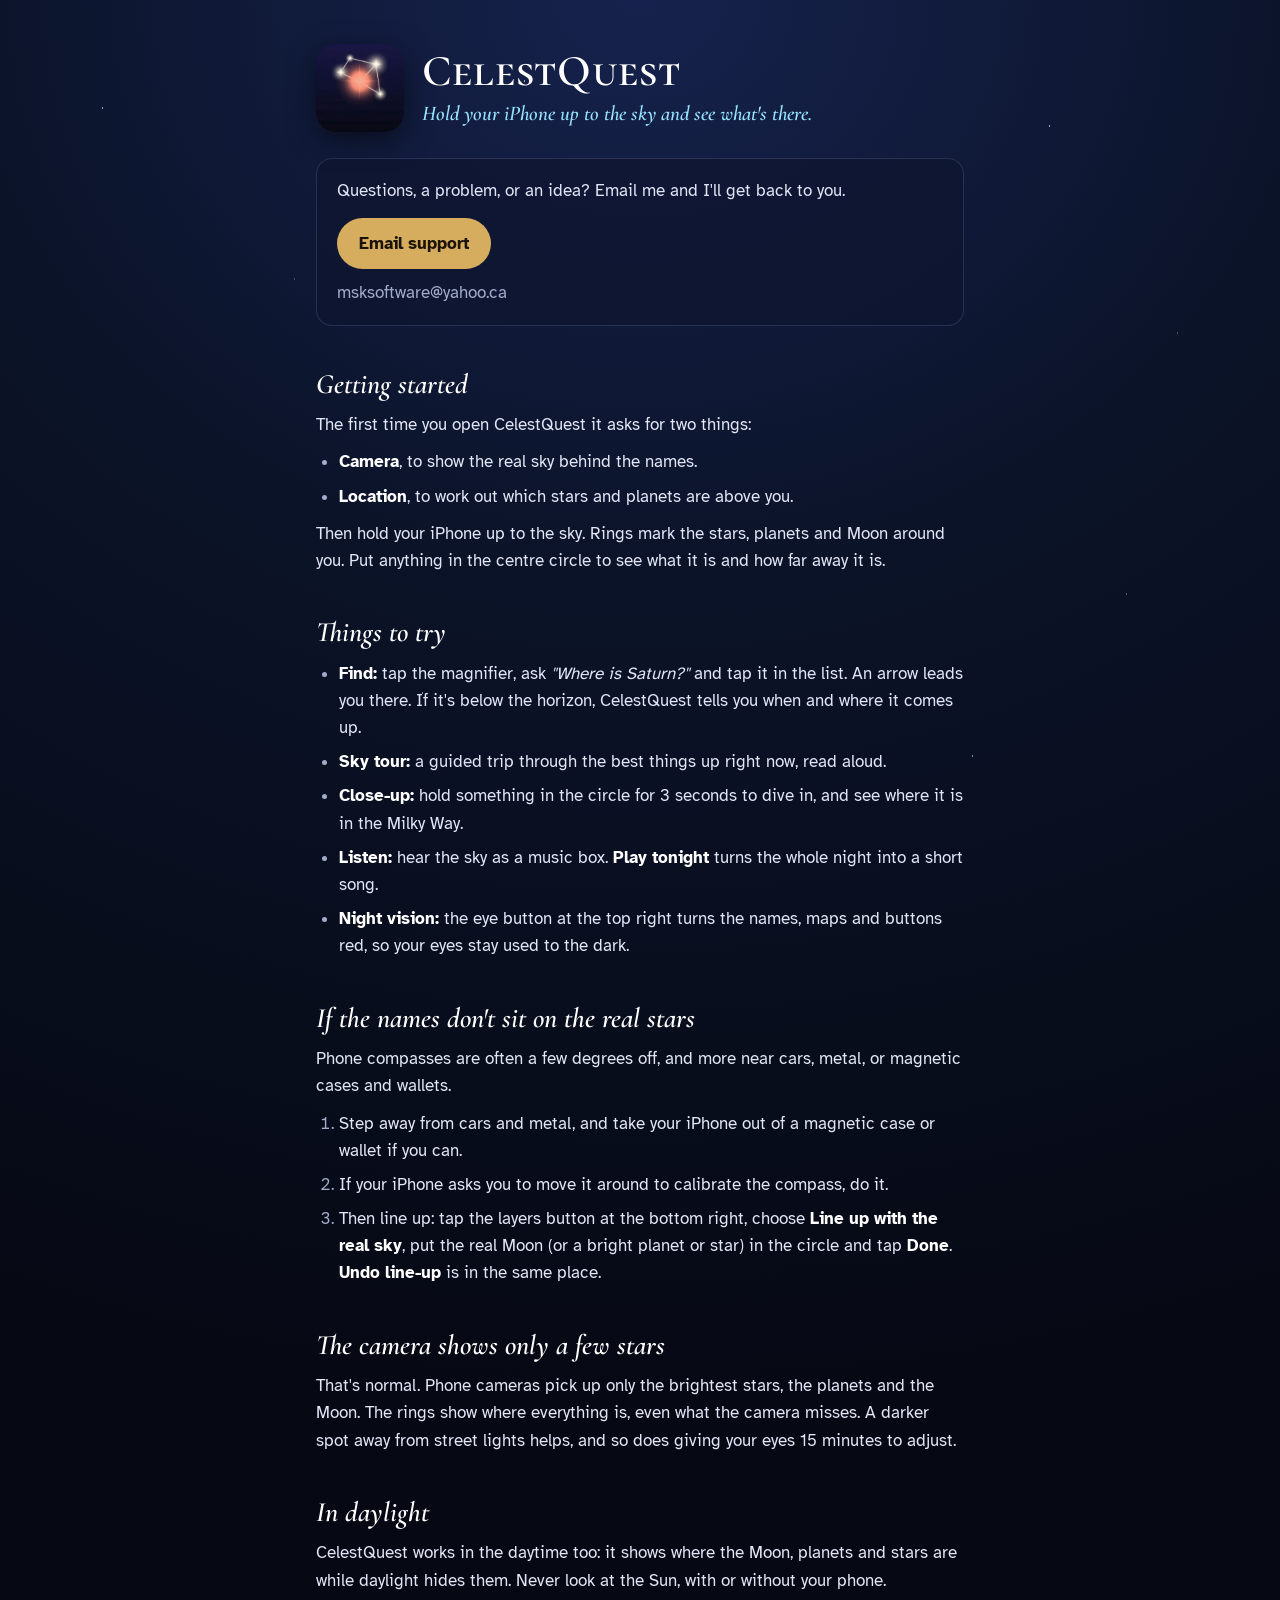
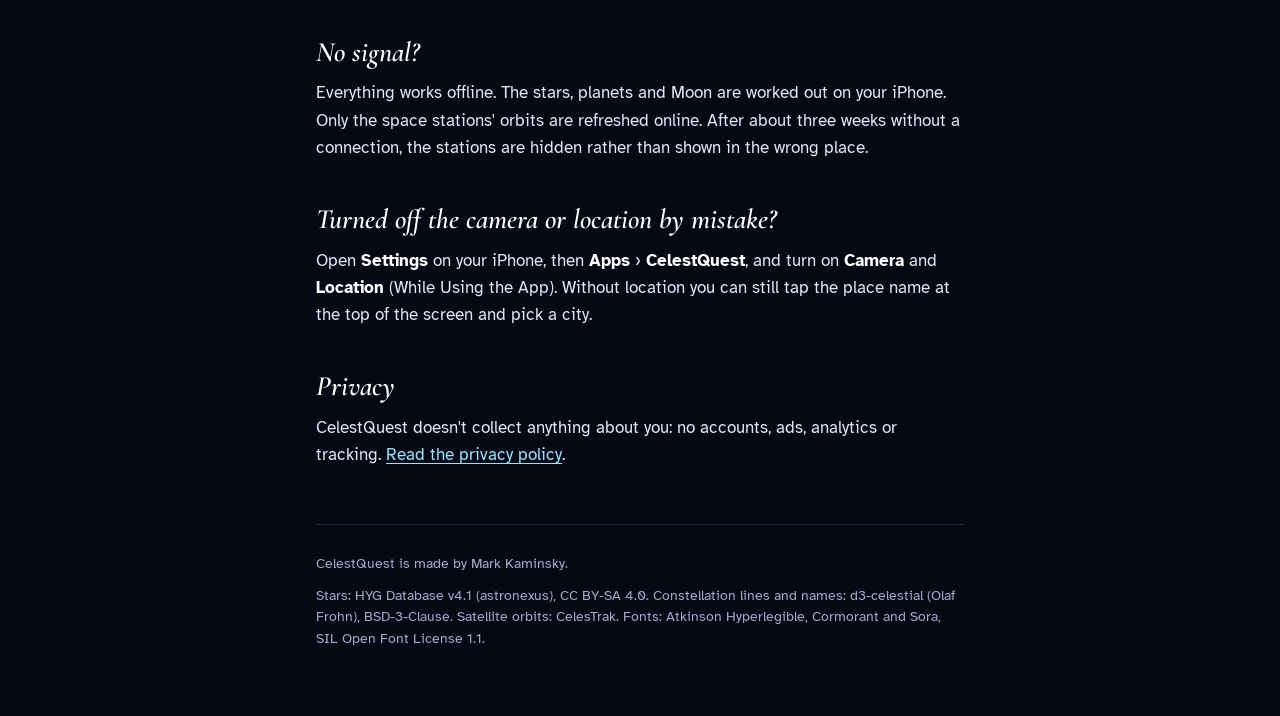
==== celestquest/index.html @ c1be5a2b "Add files via upload" ====
<!doctype html>
<html lang="en">
<head>
<meta charset="utf-8">
<meta name="viewport" content="width=device-width, initial-scale=1, viewport-fit=cover">
<title>CelestQuest Support</title>
<meta name="description" content="Help with CelestQuest, the iPhone app that names the stars, planets and constellations you point it at.">
<meta name="theme-color" content="#060914">
<link rel="icon" href="/celestquest/assets/favicon-64.png" sizes="64x64" type="image/png">
<link rel="apple-touch-icon" href="/celestquest/assets/apple-touch-icon.png">
<link rel="stylesheet" href="/celestquest/assets/site.css">
</head>
<body>
<main>
  <header class="app">
    <img src="/celestquest/assets/celestquest-icon.png" alt="CelestQuest app icon" width="88" height="88">
    <div>
      <h1>CelestQuest</h1>
      <p class="tag">Hold your iPhone up to the sky and see what's there.</p>
    </div>
  </header>

  <div class="card">
    <p>Questions, a problem, or an idea? Email me and I'll get back to you.</p>
    <p><a class="button" href="mailto:msksoftware@yahoo.ca?subject=CelestQuest">Email support</a></p>
    <p class="muted">msksoftware@yahoo.ca</p>
  </div>

  <h2>Getting started</h2>
  <p>The first time you open CelestQuest it asks for two things:</p>
  <ul>
    <li><strong>Camera</strong>, to show the real sky behind the names.</li>
    <li><strong>Location</strong>, to work out which stars and planets are above you.</li>
  </ul>
  <p>Then hold your iPhone up to the sky. Rings mark the stars, planets and Moon around you. Put anything in the centre circle to see what it is and how far away it is.</p>

  <h2>Things to try</h2>
  <ul>
    <li><strong>Find:</strong> tap the magnifier, ask <em>"Where is Saturn?"</em> and tap it in the list. An arrow leads you there. If it's below the horizon, CelestQuest tells you when and where it comes up.</li>
    <li><strong>Sky tour:</strong> a guided trip through the best things up right now, read aloud.</li>
    <li><strong>Close-up:</strong> hold something in the circle for 3 seconds to dive in, and see where it is in the Milky Way.</li>
    <li><strong>Listen:</strong> hear the sky as a music box. <span class="ui">Play tonight</span> turns the whole night into a short song.</li>
    <li><strong>Night vision:</strong> the eye button at the top right turns the names, maps and buttons red, so your eyes stay used to the dark.</li>
  </ul>

  <h2>If the names don't sit on the real stars</h2>
  <p>Phone compasses are often a few degrees off, and more near cars, metal, or magnetic cases and wallets.</p>
  <ol>
    <li>Step away from cars and metal, and take your iPhone out of a magnetic case or wallet if you can.</li>
    <li>If your iPhone asks you to move it around to calibrate the compass, do it.</li>
    <li>Then line up: tap the layers button at the bottom right, choose <span class="ui">Line up with the real sky</span>, put the real Moon (or a bright planet or star) in the circle and tap <span class="ui">Done</span>. <span class="ui">Undo line-up</span> is in the same place.</li>
  </ol>

  <h2>The camera shows only a few stars</h2>
  <p>That's normal. Phone cameras pick up only the brightest stars, the planets and the Moon. The rings show where everything is, even what the camera misses. A darker spot away from street lights helps, and so does giving your eyes 15 minutes to adjust.</p>

  <h2>In daylight</h2>
  <p>CelestQuest works in the daytime too: it shows where the Moon, planets and stars are while daylight hides them. Never look at the Sun, with or without your phone.</p>

  <h2>No signal?</h2>
  <p>Everything works offline. The stars, planets and Moon are worked out on your iPhone. Only the space stations' orbits are refreshed online. After about three weeks without a connection, the stations are hidden rather than shown in the wrong place.</p>

  <h2>Turned off the camera or location by mistake?</h2>
  <p>Open <span class="ui">Settings</span> on your iPhone, then <span class="ui">Apps</span> &rsaquo; <span class="ui">CelestQuest</span>, and turn on <span class="ui">Camera</span> and <span class="ui">Location</span> (While Using the App). Without location you can still tap the place name at the top of the screen and pick a city.</p>

  <h2>Privacy</h2>
  <p>CelestQuest doesn't collect anything about you: no accounts, ads, analytics or tracking. <a href="/celestquest/privacy/">Read the privacy policy</a>.</p>

  <footer>
    <p>CelestQuest is made by Mark Kaminsky.</p>
    <p>Stars: HYG Database v4.1 (astronexus), CC BY-SA 4.0. Constellation lines and names: d3-celestial (Olaf Frohn), BSD-3-Clause. Satellite orbits: CelesTrak. Fonts: Atkinson Hyperlegible, Cormorant and Sora, SIL Open Font License 1.1.</p>
  </footer>
</main>
</body>
</html>
---- celestquest/assets/site.css ----
/* msksoftware.help/celestquest: CelestQuest support and privacy pages */
@font-face { font-family: 'Cormorant SC'; font-style: normal; font-weight: 600; font-display: swap; src: url(/celestquest/assets/cormorant-sc-latin-600-normal.woff2) format('woff2'); }
@font-face { font-family: 'Cormorant Garamond'; font-style: italic; font-weight: 600; font-display: swap; src: url(/celestquest/assets/cormorant-garamond-latin-600-italic.woff2) format('woff2'); }
@font-face { font-family: 'Atkinson Hyperlegible'; font-style: normal; font-weight: 400; font-display: swap; src: url(/celestquest/assets/atkinson-hyperlegible-latin-400-normal.woff2) format('woff2'); }
@font-face { font-family: 'Atkinson Hyperlegible'; font-style: normal; font-weight: 700; font-display: swap; src: url(/celestquest/assets/atkinson-hyperlegible-latin-700-normal.woff2) format('woff2'); }

:root {
  --night: #060914; --dome: #0b1328; --ink: #e1e5f5; --muted: #a3abcb; --brass: #d6ac5e; --brass-ink: #1b1406;
  --hud: #96e2ff; --hair: rgba(160, 176, 232, 0.18); --panel: rgba(14, 21, 48, 0.72);
  color-scheme: dark;
}
*, *::before, *::after { box-sizing: border-box; }
html { background: var(--night); -webkit-text-size-adjust: 100%; }
body {
  margin: 0; min-height: 100vh; color: var(--ink);
  font: 17px/1.6 'Atkinson Hyperlegible', system-ui, -apple-system, 'Segoe UI', Roboto, sans-serif;
  background: radial-gradient(130% 60% at 50% 0%, #16224d 0%, var(--dome) 42%, var(--night) 100%) no-repeat, var(--night);
}
body::before {   /* a light sprinkle of stars */
  content: ''; position: fixed; inset: 0; pointer-events: none; opacity: 0.6;
  background-image:
    radial-gradient(1.2px 1.2px at 8% 12%, #fff 50%, transparent 52%), radial-gradient(1px 1px at 23% 31%, #cfe0ff 50%, transparent 52%),
    radial-gradient(1.4px 1.4px at 41% 9%, #fff 50%, transparent 52%), radial-gradient(1px 1px at 63% 22%, #ffe9c4 50%, transparent 52%),
    radial-gradient(1.3px 1.3px at 82% 14%, #fff 50%, transparent 52%), radial-gradient(1px 1px at 92% 37%, #cfe0ff 50%, transparent 52%),
    radial-gradient(1px 1px at 14% 58%, #fff 50%, transparent 52%), radial-gradient(1.2px 1.2px at 33% 77%, #ffe9c4 50%, transparent 52%),
    radial-gradient(1px 1px at 57% 63%, #fff 50%, transparent 52%), radial-gradient(1.3px 1.3px at 76% 84%, #cfe0ff 50%, transparent 52%),
    radial-gradient(1px 1px at 88% 66%, #fff 50%, transparent 52%), radial-gradient(1px 1px at 5% 90%, #fff 50%, transparent 52%);
}
main { position: relative; max-width: 680px; margin: 0 auto; padding: 44px 16px 56px; }
a { color: var(--hud); text-underline-offset: 3px; }
a:hover { color: #c9f1ff; }
.crumb { font-size: 15px; margin: 0 0 28px; }
.crumb a { text-decoration: none; }

header.app { display: flex; gap: 18px; align-items: center; margin-bottom: 26px; }
header.app img { width: 88px; height: 88px; flex: none; border-radius: 20px; box-shadow: 0 8px 28px rgba(0, 0, 0, 0.5); }
h1 { margin: 0; font: 600 44px/1.05 'Cormorant SC', Georgia, 'Times New Roman', serif; letter-spacing: 0.02em; color: #fff; }
.tag { margin: 6px 0 0; font: italic 600 21px/1.3 'Cormorant Garamond', Georgia, serif; color: var(--hud); }
h2 { margin: 42px 0 8px; font: italic 600 28px/1.2 'Cormorant Garamond', Georgia, serif; color: #fff; }
h3 { margin: 22px 0 4px; font-size: 17px; font-weight: 700; color: #fff; }
p { margin: 10px 0; }
ul, ol { margin: 10px 0; padding-left: 1.35em; }
li { margin: 7px 0; }
li::marker { color: var(--muted); }
strong, .ui { color: #fff; font-weight: 700; }
.muted { color: var(--muted); }
.card { margin: 18px 0; padding: 18px 20px; background: var(--panel); border: 1px solid var(--hair); border-radius: 16px; }
.card p:first-child { margin-top: 0; }
.card p:last-child { margin-bottom: 0; }
.button { display: inline-block; margin-top: 4px; padding: 12px 22px; border-radius: 999px; background: var(--brass); color: var(--brass-ink);
  font-weight: 700; text-decoration: none; }
.button:hover { background: #e6bf74; color: var(--brass-ink); }
.apps { list-style: none; padding: 0; }
.apps li { display: flex; gap: 16px; align-items: center; margin: 0; }
.apps img { width: 64px; height: 64px; border-radius: 15px; flex: none; }
.apps .name { font: 600 28px/1.1 'Cormorant SC', Georgia, serif; color: #fff; }
footer { margin-top: 56px; padding-top: 18px; border-top: 1px solid var(--hair); font-size: 14px; line-height: 1.55; color: var(--muted); }
footer a { color: var(--muted); }
@media (max-width: 420px) {
  main { padding-top: 32px; }
  h1 { font-size: 38px; }
  header.app img { width: 72px; height: 72px; border-radius: 17px; }
  h2 { font-size: 26px; }
}
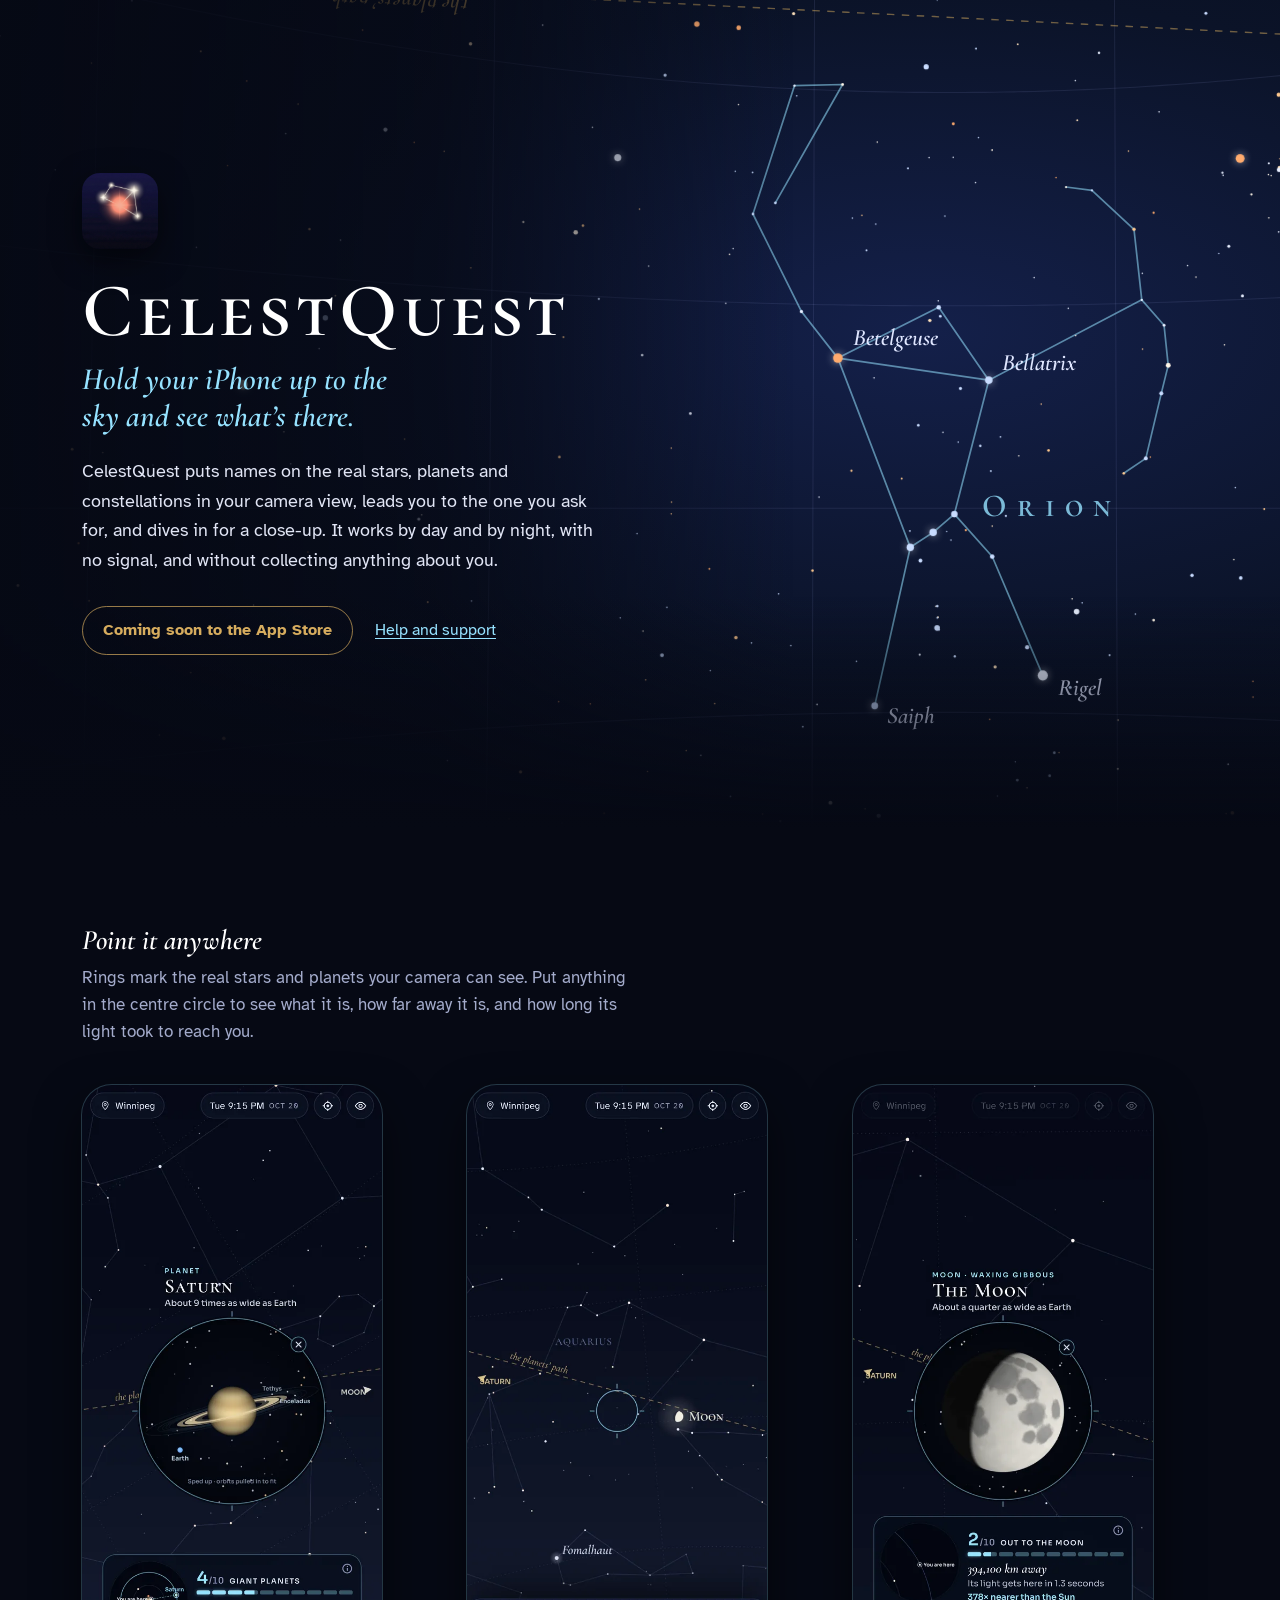
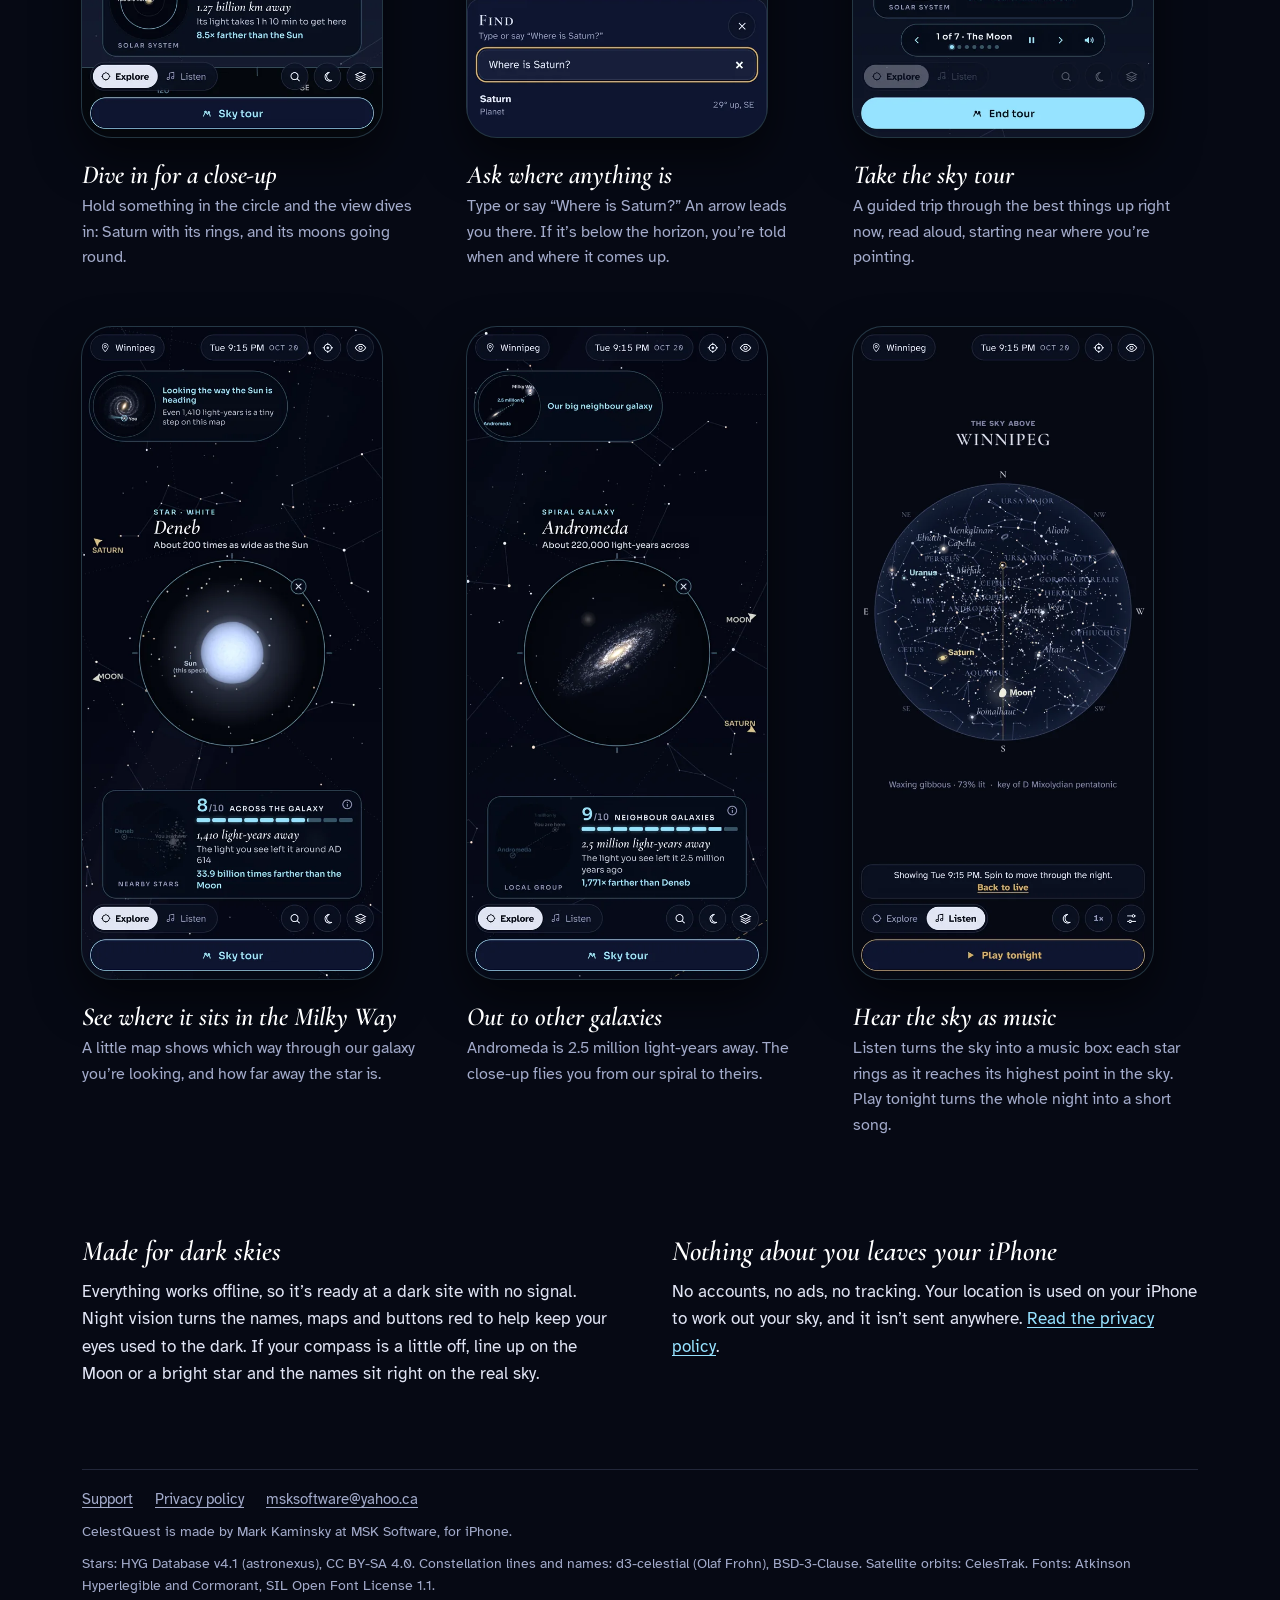
==== commit dfddd7df: "Add files via upload" ====
--- a/celestquest/index.html
+++ b/celestquest/index.html
@@ -3,73 +3,92 @@
 <head>
 <meta charset="utf-8">
 <meta name="viewport" content="width=device-width, initial-scale=1, viewport-fit=cover">
-<title>CelestQuest Support</title>
-<meta name="description" content="Help with CelestQuest, the iPhone app that names the stars, planets and constellations you point it at.">
+<title>CelestQuest: the sky, named</title>
+<meta name="description" content="Hold your iPhone up to the sky and CelestQuest names the stars, planets and constellations you see, leads you to the one you ask for, and dives in for a close-up.">
 <meta name="theme-color" content="#060914">
+<meta property="og:title" content="CelestQuest">
+<meta property="og:description" content="Hold your iPhone up to the sky and see what’s there.">
+<meta property="og:image" content="https://msksoftware.info/celestquest/assets/og.png">
+<meta property="og:url" content="https://msksoftware.info/celestquest/">
+<meta name="twitter:card" content="summary_large_image">
 <link rel="icon" href="/celestquest/assets/favicon-64.png" sizes="64x64" type="image/png">
 <link rel="apple-touch-icon" href="/celestquest/assets/apple-touch-icon.png">
+<link rel="preload" href="/celestquest/assets/cormorant-sc-latin-600-normal.woff2" as="font" type="font/woff2" crossorigin>
+<link rel="preload" href="/celestquest/assets/cormorant-garamond-latin-600-italic.woff2" as="font" type="font/woff2" crossorigin>
 <link rel="stylesheet" href="/celestquest/assets/site.css">
+<link rel="stylesheet" href="/celestquest/assets/promo.css">
 </head>
-<body>
+<body class="promo">
+<header class="hero">
+  <svg class="chart" viewBox="0 0 1200 820" preserveAspectRatio="xMidYMid slice" role="img" aria-label="Orion, drawn the way CelestQuest letters the sky"><g class="grid"><path d="M1048.0 856.2 L1047.8 813.8 L1047.7 772.4 L1047.5 731.7 L1047.4 691.7 L1047.2 652.3 L1047.1 613.4 L1046.9 574.8 L1046.8 536.5 L1046.6 498.3 L1046.5 460.2 L1046.4 422.1 L1046.2 383.8 L1046.1 345.4 L1045.9 306.6 L1045.8 267.5 L1045.6 227.8 L1045.5 187.5 L1045.3 146.5 L1045.2 104.6 L1045.0 61.7 L1044.8 17.7 L1044.7 -27.6"/><path d="M761.0 854.9 L761.2 812.7 L761.3 771.4 L761.4 730.9 L761.5 691.1 L761.7 651.8 L761.8 613.0 L761.9 574.5 L762.0 536.3 L762.1 498.3 L762.2 460.3 L762.4 422.3 L762.5 384.2 L762.6 345.9 L762.7 307.3 L762.8 268.2 L763.0 228.7 L763.1 188.6 L763.2 147.7 L763.3 105.9 L763.5 63.2 L763.6 19.4 L763.8 -25.8"/><path d="M455.5 834.7 L455.9 790.4 L456.4 747.1 L456.8 704.5 L457.3 662.5 L457.7 620.9 L458.1 579.8 L458.6 539.0 L459.0 498.3 L459.4 457.7 L459.8 417.1 L460.2 376.3 L460.7 335.4 L461.1 294.1 L461.5 252.4 L462.0 210.2 L462.4 167.3 L462.9 123.6 L463.4 79.1 L463.8 33.5 L464.3 -13.4"/><path d="M76.6 837.3 L77.6 787.0 L78.6 737.5 L79.5 688.7 L80.5 640.5 L81.4 592.8 L82.3 545.4 L83.2 498.3 L84.2 451.2 L85.1 404.2 L86.0 357.0 L86.9 309.6 L87.9 261.8 L88.8 213.6 L89.8 164.7 L90.7 115.1 L91.7 64.6 L92.7 13.1 L93.8 -39.6"/><path d="M1248.0 699.9 L1237.5 699.3 L1227.1 698.8 L1216.7 698.3 L1206.4 697.7 L1196.2 697.2 L1186.0 696.7 L1175.8 696.3 L1165.7 695.8 L1155.6 695.4 L1145.6 695.0 L1135.6 694.6 L1125.7 694.2 L1115.8 693.8 L1105.9 693.5 L1096.1 693.2 L1086.3 692.8 L1076.5 692.5 L1066.8 692.3 L1057.1 692.0 L1047.4 691.7 L1037.7 691.5 L1028.1 691.3 L1018.5 691.1 L1008.9 690.9 L999.3 690.7 L989.7 690.5 L980.2 690.4 L970.7 690.3 L961.1 690.1 L951.6 690.0 L942.1 690.0 L932.6 689.9 L923.2 689.8 L913.7 689.8 L904.2 689.7 L894.7 689.7 L885.3 689.7 L875.8 689.7 L866.3 689.8 L856.8 689.8 L847.4 689.9 L837.9 690.0 L828.4 690.0 L818.9 690.1 L809.3 690.3 L799.8 690.4 L790.3 690.5 L780.7 690.7 L771.1 690.9 L761.5 691.1 L751.9 691.3 L742.3 691.5 L732.6 691.7 L722.9 692.0 L713.2 692.3 L703.5 692.5 L693.7 692.8 L683.9 693.2 L674.1 693.5 L664.2 693.8 L654.3 694.2 L644.4 694.6 L634.4 695.0 L624.4 695.4 L614.3 695.8 L604.2 696.3 L594.0 696.7 L583.8 697.2 L573.6 697.7 L563.3 698.3 L552.9 698.8 L542.5 699.3 L532.0 699.9 L521.5 700.5 L510.9 701.1 L500.2 701.8 L489.5 702.4 L478.7 703.1 L467.8 703.8 L456.8 704.5 L445.8 705.2 L434.7 706.0 L423.5 706.7 L412.2 707.5 L400.9 708.4 L389.4 709.2 L377.8 710.1 L366.2 710.9 L354.5 711.9 L342.6 712.8 L330.7 713.8 L318.6 714.7 L306.4 715.8 L294.2 716.8 L281.7 717.9 L269.2 718.9 L256.6 720.1 L243.8 721.2 L230.9 722.4 L217.8 723.6 L204.6 724.8 L191.2 726.1 L177.7 727.4 L164.1 728.7 L150.3 730.1 L136.3 731.5 L122.1 733.0 L107.8 734.4 L93.3 735.9 L78.6 737.5 L63.7 739.1 L48.6 740.7 L33.3 742.4 L17.7 744.1 L2.0 745.8 L-14.0 747.6 L-30.2 749.5 L-46.6 751.4"/><path d="M1246.3 498.3 L1235.8 498.3 L1225.5 498.3 L1215.2 498.3 L1204.9 498.3 L1194.7 498.3 L1184.5 498.3 L1174.4 498.3 L1164.4 498.3 L1154.4 498.3 L1144.4 498.3 L1134.5 498.3 L1124.6 498.3 L1114.7 498.3 L1104.9 498.3 L1095.1 498.3 L1085.4 498.3 L1075.6 498.3 L1065.9 498.3 L1056.3 498.3 L1046.6 498.3 L1037.0 498.3 L1027.4 498.3 L1017.9 498.3 L1008.3 498.3 L998.8 498.3 L989.3 498.3 L979.8 498.3 L970.3 498.3 L960.8 498.3 L951.3 498.3 L941.9 498.3 L932.4 498.3 L923.0 498.3 L913.6 498.3 L904.1 498.3 L894.7 498.3 L885.3 498.3 L875.9 498.3 L866.4 498.3 L857.0 498.3 L847.6 498.3 L838.1 498.3 L828.7 498.3 L819.2 498.3 L809.7 498.3 L800.2 498.3 L790.7 498.3 L781.2 498.3 L771.7 498.3 L762.1 498.3 L752.6 498.3 L743.0 498.3 L733.4 498.3 L723.7 498.3 L714.1 498.3 L704.4 498.3 L694.6 498.3 L684.9 498.3 L675.1 498.3 L665.3 498.3 L655.4 498.3 L645.5 498.3 L635.6 498.3 L625.6 498.3 L615.6 498.3 L605.6 498.3 L595.5 498.3 L585.3 498.3 L575.1 498.3 L564.8 498.3 L554.5 498.3 L544.2 498.3 L533.7 498.3 L523.3 498.3 L512.7 498.3 L502.1 498.3 L491.4 498.3 L480.7 498.3 L469.9 498.3 L459.0 498.3 L448.0 498.3 L437.0 498.3 L425.8 498.3 L414.6 498.3 L403.3 498.3 L391.9 498.3 L380.5 498.3 L368.9 498.3 L357.2 498.3 L345.4 498.3 L333.6 498.3 L321.6 498.3 L309.5 498.3 L297.3 498.3 L285.0 498.3 L272.5 498.3 L259.9 498.3 L247.2 498.3 L234.4 498.3 L221.4 498.3 L208.3 498.3 L195.1 498.3 L181.7 498.3 L168.1 498.3 L154.4 498.3 L140.5 498.3 L126.5 498.3 L112.2 498.3 L97.8 498.3 L83.2 498.3 L68.5 498.3 L53.5 498.3 L38.3 498.3 L22.9 498.3 L7.3 498.3 L-8.5 498.3 L-24.6 498.3 L-40.9 498.3"/><path d="M1244.5 298.6 L1234.2 299.2 L1223.8 299.7 L1213.6 300.2 L1203.4 300.7 L1193.2 301.2 L1183.1 301.7 L1173.1 302.2 L1163.1 302.6 L1153.1 303.0 L1143.2 303.4 L1133.3 303.8 L1123.5 304.2 L1113.7 304.6 L1103.9 304.9 L1094.2 305.2 L1084.5 305.5 L1074.8 305.8 L1065.1 306.1 L1055.5 306.4 L1045.9 306.6 L1036.3 306.9 L1026.8 307.1 L1017.3 307.3 L1007.8 307.5 L998.3 307.6 L988.8 307.8 L979.4 307.9 L969.9 308.1 L960.5 308.2 L951.1 308.3 L941.7 308.4 L932.3 308.4 L922.9 308.5 L913.5 308.5 L904.1 308.6 L894.7 308.6 L885.3 308.6 L875.9 308.6 L866.5 308.5 L857.1 308.5 L847.7 308.4 L838.3 308.4 L828.9 308.3 L819.5 308.2 L810.1 308.1 L800.6 307.9 L791.2 307.8 L781.7 307.6 L772.2 307.5 L762.7 307.3 L753.2 307.1 L743.7 306.9 L734.1 306.6 L724.5 306.4 L714.9 306.1 L705.2 305.8 L695.5 305.5 L685.8 305.2 L676.1 304.9 L666.3 304.6 L656.5 304.2 L646.7 303.8 L636.8 303.4 L626.9 303.0 L616.9 302.6 L606.9 302.2 L596.9 301.7 L586.8 301.2 L576.6 300.7 L566.4 300.2 L556.2 299.7 L545.8 299.2 L535.5 298.6 L525.0 298.0 L514.6 297.4 L504.0 296.8 L493.4 296.2 L482.7 295.5 L471.9 294.8 L461.1 294.1 L450.2 293.4 L439.2 292.7 L428.2 291.9 L417.0 291.1 L405.8 290.3 L394.5 289.5 L383.1 288.7 L371.5 287.8 L359.9 286.9 L348.2 286.0 L336.4 285.0 L324.5 284.1 L312.5 283.1 L300.4 282.1 L288.1 281.0 L275.8 279.9 L263.3 278.9 L250.7 277.7 L237.9 276.6 L225.1 275.4 L212.0 274.2 L198.9 272.9 L185.6 271.7 L172.1 270.4 L158.5 269.0 L144.7 267.6 L130.8 266.2 L116.6 264.8 L102.3 263.3 L87.9 261.8 L73.2 260.3 L58.3 258.7 L43.3 257.0 L28.0 255.4 L12.5 253.7 L-3.2 251.9 L-19.1 250.1 L-35.3 248.3"/><path d="M1242.7 88.2 L1232.4 89.4 L1222.1 90.5 L1212.0 91.5 L1201.8 92.6 L1191.7 93.6 L1181.7 94.6 L1171.7 95.5 L1161.7 96.4 L1151.8 97.3 L1141.9 98.1 L1132.1 98.9 L1122.3 99.6 L1112.6 100.4 L1102.8 101.1 L1093.1 101.7 L1083.5 102.4 L1073.9 103.0 L1064.3 103.6 L1054.7 104.1 L1045.2 104.6 L1035.6 105.1 L1026.1 105.5 L1016.7 105.9 L1007.2 106.3 L997.8 106.7 L988.3 107.0 L978.9 107.3 L969.5 107.6 L960.1 107.8 L950.8 108.0 L941.4 108.2 L932.0 108.3 L922.7 108.5 L913.4 108.5 L904.0 108.6 L894.7 108.6 L885.3 108.6 L876.0 108.6 L866.6 108.5 L857.3 108.5 L848.0 108.3 L838.6 108.2 L829.2 108.0 L819.9 107.8 L810.5 107.6 L801.1 107.3 L791.7 107.0 L782.2 106.7 L772.8 106.3 L763.3 105.9 L753.9 105.5 L744.4 105.1 L734.8 104.6 L725.3 104.1 L715.7 103.6 L706.1 103.0 L696.5 102.4 L686.9 101.7 L677.2 101.1 L667.4 100.4 L657.7 99.6 L647.9 98.9 L638.1 98.1 L628.2 97.3 L618.3 96.4 L608.3 95.5 L598.3 94.6 L588.3 93.6 L578.2 92.6 L568.0 91.5 L557.9 90.5 L547.6 89.4 L537.3 88.2 L526.9 87.0 L516.5 85.8 L506.0 84.5 L495.4 83.2 L484.8 81.9 L474.1 80.5 L463.4 79.1 L452.5 77.6 L441.6 76.1 L430.6 74.6 L419.5 73.0 L408.4 71.3 L397.1 69.6 L385.8 67.9 L374.3 66.1 L362.8 64.3 L351.2 62.4 L339.5 60.5 L327.6 58.5 L315.7 56.5 L303.7 54.4 L291.5 52.3 L279.2 50.1 L266.8 47.9 L254.3 45.6 L241.6 43.2 L228.9 40.8 L215.9 38.4 L202.9 35.8 L189.7 33.2 L176.3 30.6 L162.8 27.8 L149.1 25.0 L135.3 22.2 L121.3 19.2 L107.1 16.2 L92.7 13.1 L78.2 10.0 L63.5 6.7 L48.5 3.4 L33.4 -0.0 L18.0 -3.5 L2.5 -7.1 L-13.3 -10.7 L-29.3 -14.5 L-45.6 -18.4"/></g><path id="ecl" class="ecliptic" d="M1271.9 57.4 L1260.9 56.9 L1249.8 56.3 L1238.9 55.7 L1228.0 55.2 L1217.1 54.6 L1206.3 54.1 L1195.5 53.6 L1184.8 53.0 L1174.1 52.5 L1163.5 51.9 L1152.9 51.4 L1142.4 50.9 L1131.8 50.3 L1121.4 49.8 L1110.9 49.3 L1100.5 48.8 L1090.1 48.2 L1079.7 47.7 L1069.4 47.2 L1059.1 46.7 L1048.8 46.2 L1038.5 45.6 L1028.3 45.1 L1018.1 44.6 L1007.8 44.1 L997.6 43.6 L987.5 43.1 L977.3 42.6 L967.1 42.0 L957.0 41.5 L946.8 41.0 L936.7 40.5 L926.5 40.0 L916.4 39.5 L906.3 39.0 L896.1 38.5 L886.0 38.0 L875.9 37.4 L865.7 36.9 L855.5 36.4 L845.4 35.9 L835.2 35.4 L825.0 34.9 L814.8 34.4 L804.6 33.9 L794.4 33.3 L784.1 32.8 L773.9 32.3 L763.6 31.8 L753.3 31.3 L742.9 30.7 L732.6 30.2 L722.2 29.7 L711.8 29.2 L701.3 28.6 L690.8 28.1 L680.3 27.6 L669.7 27.1 L659.1 26.5 L648.5 26.0 L637.8 25.4 L627.1 24.9 L616.3 24.4 L605.5 23.8 L594.7 23.3 L583.7 22.7 L572.8 22.2 L561.7 21.6 L550.7 21.1 L539.5 20.5 L528.3 19.9 L517.0 19.4 L505.7 18.8 L494.3 18.2 L482.8 17.6 L471.2 17.0 L459.6 16.5 L447.9 15.9 L436.1 15.3 L424.2 14.7 L412.3 14.1 L400.2 13.5 L388.1 12.9 L375.8 12.2 L363.5 11.6 L351.0 11.0 L338.5 10.4 L325.8 9.7 L313.0 9.1 L300.2 8.4 L287.2 7.8 L274.0 7.1 L260.8 6.4 L247.4 5.8 L233.9 5.1 L220.2 4.4 L206.4 3.7 L192.5 3.0 L178.4 2.3 L164.1 1.6 L149.7 0.8 L135.1 0.1 L120.4 -0.6 L105.4 -1.4 L90.3 -2.2 L75.0 -2.9 L59.5 -3.7 L43.8 -4.5 L27.9 -5.3 L11.8 -6.1 L-4.5 -6.9 L-21.1 -7.8 L-37.9 -8.6 L-54.9 -9.5 L-72.2 -10.3"/><text class="ecl-label"><textPath href="#ecl" startOffset="62%">the planets’ path</textPath></text><path class="con" d="M726.9 212.1 L789.9 101.1 L744.8 102.2 L705.9 222.5 L751.3 313.9 L785.5 357.6 L927.0 378.3 L1070.4 303.0" style="--len:763;--i:0"/><path class="con" d="M1053.5 465.6 L1074.2 451.6 L1088.7 390.7 L1095.2 364.4 L1091.3 326.8 L1070.4 303.0 L1063.1 236.8 L1023.7 200.4 L999.4 197.2" style="--len:330;--i:1"/><path class="con" d="M977.6 655.1 L930.2 543.6 L894.7 503.9 L927.0 378.3 L880.0 309.9 L785.5 357.6 L853.4 535.0 L820.0 683.6" style="--len:836;--i:2"/><path class="con" d="M853.4 535.0 L874.8 521.0 L894.7 503.9" style="--len:53;--i:3"/><g class="stars"><circle cx="992.8" cy="727.3" r="0.70" fill="#ffc98f"/><circle cx="927.8" cy="696.3" r="0.70" fill="#ffab6e"/><circle cx="885.8" cy="224.5" r="0.70" fill="#c9dcff"/><circle cx="879.6" cy="304.0" r="0.70" fill="#e8efff"/><circle cx="799.1" cy="226.2" r="0.70" fill="#c9dcff"/><circle cx="602.8" cy="613.5" r="0.70" fill="#fff6e8"/><circle cx="288.6" cy="539.5" r="0.70" fill="#ffab6e"/><circle cx="149.4" cy="710.9" r="0.70" fill="#ffc98f"/><circle cx="85.7" cy="81.1" r="0.70" fill="#ffc98f"/><circle cx="335.5" cy="811.2" r="0.70" fill="#ffe2bd"/><circle cx="266.1" cy="426.6" r="0.70" fill="#fff6e8"/><circle cx="1191.7" cy="186.4" r="0.70" fill="#fff6e8"/><circle cx="599.5" cy="217.8" r="0.70" fill="#ffc98f"/><circle cx="714.9" cy="785.1" r="0.70" fill="#ffc98f"/><circle cx="629.3" cy="503.6" r="0.70" fill="#ffc98f"/><circle cx="629.3" cy="441.9" r="0.70" fill="#ffc98f"/><circle cx="213.3" cy="177.2" r="0.70" fill="#ffab6e"/><circle cx="808.0" cy="223.7" r="0.70" fill="#ffc98f"/><circle cx="1204.9" cy="25.6" r="0.70" fill="#c9dcff"/><circle cx="1202.0" cy="471.2" r="0.70" fill="#c9dcff"/><circle cx="871.0" cy="169.6" r="0.70" fill="#e8efff"/><circle cx="969.5" cy="282.1" r="0.70" fill="#e8efff"/><circle cx="914.5" cy="193.1" r="0.70" fill="#e8efff"/><circle cx="581.5" cy="601.0" r="0.70" fill="#c9dcff"/><circle cx="1057.9" cy="163.4" r="0.70" fill="#ffc98f"/><circle cx="1064.4" cy="597.6" r="0.70" fill="#c9dcff"/><circle cx="1006.4" cy="14.0" r="0.70" fill="#e8efff"/><circle cx="976.1" cy="400.7" r="0.70" fill="#ffc98f"/><circle cx="893.6" cy="169.3" r="0.70" fill="#e8efff"/><circle cx="811.0" cy="780.1" r="0.70" fill="#ffe2bd"/><circle cx="178.8" cy="652.3" r="0.70" fill="#ffc98f"/><circle cx="962.8" cy="760.4" r="0.70" fill="#ffe2bd"/><circle cx="657.0" cy="729.9" r="0.70" fill="#e8efff"/><circle cx="163.5" cy="781.0" r="0.70" fill="#fff6e8"/><circle cx="1189.1" cy="185.5" r="0.70" fill="#fff6e8"/><circle cx="907.3" cy="-3.0" r="0.70" fill="#e8efff"/><circle cx="822.4" cy="155.0" r="0.70" fill="#fff6e8"/><circle cx="416.4" cy="163.8" r="0.70" fill="#ffc98f"/><circle cx="1149.5" cy="784.7" r="0.70" fill="#ffc98f"/><circle cx="898.3" cy="436.2" r="0.70" fill="#c9dcff"/><circle cx="1142.6" cy="259.7" r="0.70" fill="#c9dcff"/><circle cx="279.4" cy="119.4" r="0.70" fill="#ffc98f"/><circle cx="687.3" cy="254.9" r="0.70" fill="#e8efff"/><circle cx="489.0" cy="521.0" r="0.70" fill="#e8efff"/><circle cx="395.3" cy="504.5" r="0.70" fill="#fff6e8"/><circle cx="1001.5" cy="310.9" r="0.70" fill="#e8efff"/><circle cx="605.3" cy="659.1" r="0.70" fill="#ffc98f"/><circle cx="419.4" cy="734.8" r="0.70" fill="#e8efff"/><circle cx="1189.5" cy="226.1" r="0.70" fill="#fff6e8"/><circle cx="917.3" cy="150.8" r="0.70" fill="#c9dcff"/><circle cx="1121.2" cy="281.6" r="0.70" fill="#fff6e8"/><circle cx="1048.2" cy="697.0" r="0.70" fill="#ffe2bd"/><circle cx="680.4" cy="306.2" r="0.70" fill="#e8efff"/><circle cx="515.4" cy="810.0" r="0.70" fill="#c9dcff"/><circle cx="1147.9" cy="345.2" r="0.70" fill="#fff6e8"/><circle cx="123.6" cy="22.7" r="0.70" fill="#e8efff"/><circle cx="878.6" cy="21.7" r="0.70" fill="#c9dcff"/><circle cx="729.9" cy="578.5" r="0.70" fill="#c9dcff"/><circle cx="319.2" cy="247.0" r="0.70" fill="#e8efff"/><circle cx="887.5" cy="520.1" r="0.70" fill="#c9dcff"/><circle cx="802.9" cy="641.9" r="0.70" fill="#c9dcff"/><circle cx="670.0" cy="681.4" r="0.70" fill="#ffc98f"/><circle cx="379.3" cy="433.4" r="0.70" fill="#ffc98f"/><circle cx="-9.1" cy="690.7" r="0.70" fill="#ffe2bd"/><circle cx="1113.3" cy="270.8" r="0.70" fill="#e8efff"/><circle cx="955.1" cy="449.3" r="0.70" fill="#fff6e8"/><circle cx="891.5" cy="528.3" r="0.70" fill="#c9dcff"/><circle cx="689.3" cy="182.5" r="0.70" fill="#c9dcff"/><circle cx="1078.4" cy="450.3" r="0.70" fill="#ffab6e"/><circle cx="1071.1" cy="349.1" r="0.70" fill="#ffc98f"/><circle cx="1008.4" cy="336.5" r="0.70" fill="#fff6e8"/><circle cx="1158.1" cy="478.9" r="0.70" fill="#c9dcff"/><circle cx="884.0" cy="427.2" r="0.70" fill="#e8efff"/><circle cx="531.2" cy="801.1" r="0.70" fill="#e8efff"/><circle cx="96.3" cy="446.2" r="0.70" fill="#ffe2bd"/><circle cx="951.8" cy="736.0" r="0.70" fill="#c9dcff"/><circle cx="1008.1" cy="97.4" r="0.70" fill="#e8efff"/><circle cx="821.0" cy="232.0" r="0.70" fill="#c9dcff"/><circle cx="526.7" cy="793.5" r="0.70" fill="#e8efff"/><circle cx="508.7" cy="45.3" r="0.70" fill="#e8efff"/><circle cx="665.9" cy="650.5" r="0.70" fill="#c9dcff"/><circle cx="267.8" cy="147.0" r="0.70" fill="#e8efff"/><circle cx="819.4" cy="376.1" r="0.70" fill="#e8efff"/><circle cx="935.1" cy="768.3" r="0.70" fill="#c9dcff"/><circle cx="184.1" cy="253.8" r="0.70" fill="#e8efff"/><circle cx="1174.7" cy="675.4" r="0.70" fill="#ffab6e"/><circle cx="877.4" cy="590.3" r="0.70" fill="#fff6e8"/><circle cx="272.5" cy="456.7" r="0.70" fill="#e8efff"/><circle cx="1156.7" cy="546.4" r="0.70" fill="#fff6e8"/><circle cx="608.1" cy="271.3" r="0.70" fill="#e8efff"/><circle cx="447.1" cy="615.6" r="0.70" fill="#ffab6e"/><circle cx="299.2" cy="348.7" r="0.70" fill="#e8efff"/><circle cx="767.8" cy="487.8" r="0.70" fill="#e8efff"/><circle cx="643.3" cy="725.6" r="0.70" fill="#ffc98f"/><circle cx="553.4" cy="681.7" r="0.70" fill="#ffab6e"/><circle cx="1174.6" cy="660.5" r="0.70" fill="#ffab6e"/><circle cx="692.3" cy="120.0" r="0.70" fill="#fff6e8"/><circle cx="555.4" cy="141.2" r="0.70" fill="#e8efff"/><circle cx="305.7" cy="20.0" r="0.70" fill="#fff6e8"/><circle cx="741.4" cy="627.0" r="0.70" fill="#c9dcff"/><circle cx="629.5" cy="492.5" r="0.70" fill="#ffc98f"/><circle cx="1070.9" cy="278.0" r="0.70" fill="#e8efff"/><circle cx="990.0" cy="188.4" r="0.70" fill="#ffab6e"/><circle cx="607.0" cy="745.1" r="0.70" fill="#ffc98f"/><circle cx="136.2" cy="826.1" r="0.70" fill="#ffe2bd"/><circle cx="746.9" cy="111.7" r="0.70" fill="#c9dcff"/><circle cx="441.4" cy="272.9" r="0.70" fill="#ffc98f"/><circle cx="237.6" cy="589.2" r="0.70" fill="#fff6e8"/><circle cx="51.8" cy="181.0" r="0.70" fill="#e8efff"/><circle cx="879.3" cy="600.5" r="0.70" fill="#e8efff"/><circle cx="1014.5" cy="587.1" r="0.70" fill="#c9dcff"/><circle cx="143.3" cy="457.8" r="0.70" fill="#c9dcff"/><circle cx="1005.1" cy="583.2" r="0.71" fill="#fff6e8"/><circle cx="597.2" cy="522.1" r="0.73" fill="#c9dcff"/><circle cx="339.9" cy="50.1" r="0.73" fill="#ffab6e"/><circle cx="1146.7" cy="186.2" r="0.73" fill="#e8efff"/><circle cx="1086.6" cy="126.7" r="0.73" fill="#e8efff"/><circle cx="523.7" cy="679.7" r="0.73" fill="#ffab6e"/><circle cx="930.2" cy="515.1" r="0.74" fill="#ffe2bd"/><circle cx="388.3" cy="155.4" r="0.74" fill="#ffab6e"/><circle cx="704.5" cy="624.6" r="0.75" fill="#c9dcff"/><circle cx="625.2" cy="591.2" r="0.75" fill="#c9dcff"/><circle cx="766.0" cy="682.3" r="0.77" fill="#e8efff"/><circle cx="683.9" cy="260.3" r="0.77" fill="#fff6e8"/><circle cx="231.3" cy="97.8" r="0.77" fill="#ffab6e"/><circle cx="1095.8" cy="820.7" r="0.78" fill="#ffe2bd"/><circle cx="1198.7" cy="239.3" r="0.78" fill="#e8efff"/><circle cx="930.1" cy="162.5" r="0.80" fill="#fff6e8"/><circle cx="684.8" cy="768.5" r="0.80" fill="#c9dcff"/><circle cx="477.2" cy="789.5" r="0.80" fill="#ffc98f"/><circle cx="1151.4" cy="738.4" r="0.81" fill="#e8efff"/><circle cx="937.9" cy="431.4" r="0.81" fill="#c9dcff"/><circle cx="442.0" cy="585.2" r="0.81" fill="#c9dcff"/><circle cx="314.4" cy="299.0" r="0.81" fill="#ffe2bd"/><circle cx="879.3" cy="600.5" r="0.82" fill="#ffe2bd"/><circle cx="878.7" cy="601.0" r="0.82" fill="#c9dcff"/><circle cx="1200.2" cy="170.6" r="0.83" fill="#ffc98f"/><circle cx="954.1" cy="63.4" r="0.83" fill="#ffe2bd"/><circle cx="853.0" cy="519.6" r="0.84" fill="#c9dcff"/><circle cx="705.5" cy="183.5" r="0.84" fill="#c9dcff"/><circle cx="83.5" cy="585.1" r="0.86" fill="#ffc98f"/><circle cx="752.6" cy="703.1" r="0.87" fill="#c9dcff"/><circle cx="737.0" cy="823.8" r="0.87" fill="#e8efff"/><circle cx="1185.2" cy="499.1" r="0.87" fill="#ffc98f"/><circle cx="1009.9" cy="134.6" r="0.87" fill="#ffe2bd"/><circle cx="665.0" cy="555.1" r="0.87" fill="#ffab6e"/><circle cx="401.0" cy="586.3" r="0.87" fill="#ffc98f"/><circle cx="845.3" cy="470.5" r="0.88" fill="#ffc98f"/><circle cx="928.9" cy="463.4" r="0.89" fill="#c9dcff"/><circle cx="812.3" cy="256.5" r="0.89" fill="#c9dcff"/><circle cx="188.2" cy="70.0" r="0.89" fill="#ffc98f"/><circle cx="915.0" cy="67.4" r="0.90" fill="#c9dcff"/><circle cx="815.3" cy="8.9" r="0.90" fill="#ffc98f"/><circle cx="851.2" cy="179.7" r="0.93" fill="#c9dcff"/><circle cx="566.3" cy="784.4" r="0.95" fill="#ffab6e"/><circle cx="256.2" cy="824.8" r="0.95" fill="#ffc98f"/><circle cx="999.4" cy="197.2" r="0.96" fill="#fff6e8"/><circle cx="1040.2" cy="636.1" r="0.96" fill="#c9dcff"/><circle cx="1189.5" cy="175.0" r="0.98" fill="#e8efff"/><circle cx="1047.9" cy="742.6" r="0.98" fill="#fff6e8"/><circle cx="880.3" cy="612.2" r="0.98" fill="#c9dcff"/><circle cx="862.2" cy="635.6" r="0.99" fill="#e8efff"/><circle cx="528.2" cy="337.9" r="0.99" fill="#ffc98f"/><circle cx="798.2" cy="463.2" r="1.00" fill="#ffc98f"/><circle cx="490.6" cy="230.0" r="1.02" fill="#fff6e8"/><circle cx="943.0" cy="505.5" r="1.03" fill="#c9dcff"/><circle cx="-9.8" cy="822.6" r="1.03" fill="#ffe2bd"/><circle cx="1081.5" cy="221.3" r="1.04" fill="#ffab6e"/><circle cx="905.4" cy="518.9" r="1.04" fill="#ffab6e"/><circle cx="1209.7" cy="204.2" r="1.05" fill="#ffe2bd"/><circle cx="73.6" cy="531.2" r="1.05" fill="#ffab6e"/><circle cx="1146.0" cy="183.8" r="1.07" fill="#e8efff"/><circle cx="731.5" cy="791.7" r="1.07" fill="#e8efff"/><circle cx="-0.6" cy="55.5" r="1.07" fill="#fff6e8"/><circle cx="561.4" cy="302.1" r="1.08" fill="#c9dcff"/><circle cx="1173.2" cy="204.1" r="1.09" fill="#fff6e8"/><circle cx="1023.7" cy="200.4" r="1.09" fill="#c9dcff"/><circle cx="1070.4" cy="303.0" r="1.10" fill="#e8efff"/><circle cx="744.8" cy="102.2" r="1.10" fill="#e8efff"/><circle cx="1030.3" cy="71.4" r="1.11" fill="#e8efff"/><circle cx="895.1" cy="637.2" r="1.11" fill="#c9dcff"/><circle cx="919.0" cy="439.9" r="1.14" fill="#c9dcff"/><circle cx="878.7" cy="590.0" r="1.14" fill="#c9dcff"/><circle cx="290.1" cy="236.6" r="1.17" fill="#ffc98f"/><circle cx="761.7" cy="556.8" r="1.19" fill="#ffc98f"/><circle cx="860.9" cy="420.5" r="1.21" fill="#c9dcff"/><circle cx="546.5" cy="233.3" r="1.22" fill="#ffc98f"/><circle cx="524.4" cy="450.3" r="1.23" fill="#ffc98f"/><circle cx="1053.5" cy="465.6" r="1.23" fill="#ffc98f"/><circle cx="602.0" cy="354.8" r="1.23" fill="#e8efff"/><circle cx="983.0" cy="444.1" r="1.24" fill="#ffc98f"/><circle cx="988.4" cy="727.6" r="1.25" fill="#c9dcff"/><circle cx="705.9" cy="222.5" r="1.25" fill="#c9dcff"/><circle cx="726.9" cy="212.1" r="1.28" fill="#c9dcff"/><circle cx="881.5" cy="318.4" r="1.30" fill="#c9dcff"/><circle cx="789.9" cy="101.1" r="1.30" fill="#fff6e8"/><circle cx="647.2" cy="409.5" r="1.30" fill="#e8efff"/><circle cx="67.6" cy="443.0" r="1.30" fill="#ffc98f"/><circle cx="1081.5" cy="603.3" r="1.32" fill="#fff6e8"/><circle cx="984.0" cy="749.1" r="1.32" fill="#c9dcff"/><circle cx="16.8" cy="570.8" r="1.32" fill="#ffe2bd"/><circle cx="1091.3" cy="326.8" r="1.33" fill="#e8efff"/><circle cx="299.1" cy="305.5" r="1.35" fill="#ffc98f"/><circle cx="893.7" cy="137.9" r="1.36" fill="#ffab6e"/><circle cx="953.7" cy="753.3" r="1.38" fill="#c9dcff"/><circle cx="1209.9" cy="29.1" r="1.39" fill="#fff6e8"/><circle cx="1152.0" cy="252.9" r="1.40" fill="#e8efff"/><circle cx="1130.5" cy="34.3" r="1.40" fill="#c9dcff"/><circle cx="1164.8" cy="299.3" r="1.42" fill="#e8efff"/><circle cx="1003.3" cy="666.3" r="1.42" fill="#c9dcff"/><circle cx="900.4" cy="386.0" r="1.46" fill="#c9dcff"/><circle cx="744.0" cy="34.6" r="1.49" fill="#ffe2bd"/><circle cx="392.6" cy="508.5" r="1.50" fill="#e8efff"/><circle cx="932.9" cy="647.1" r="1.51" fill="#ffe2bd"/><circle cx="623.5" cy="92.3" r="1.51" fill="#c9dcff"/><circle cx="751.3" cy="313.9" r="1.52" fill="#e8efff"/><circle cx="434.7" cy="828.7" r="1.53" fill="#c9dcff"/><circle cx="871.7" cy="322.2" r="1.55" fill="#ffe2bd"/><circle cx="488.0" cy="745.5" r="1.55" fill="#ffc98f"/><circle cx="1063.1" cy="236.8" r="1.57" fill="#ffc98f"/><circle cx="1117.5" cy="561.2" r="1.61" fill="#c9dcff"/><circle cx="441.1" cy="63.0" r="1.61" fill="#ffe2bd"/><circle cx="689.9" cy="619.5" r="1.63" fill="#ffc98f"/><circle cx="209.8" cy="714.0" r="1.67" fill="#ffc98f"/><circle cx="1163.2" cy="563.7" r="1.68" fill="#c9dcff"/><circle cx="1155.3" cy="783.9" r="1.73" fill="#ffc98f"/><circle cx="1199.5" cy="179.0" r="1.75" fill="#ffe2bd"/><circle cx="862.9" cy="547.4" r="1.81" fill="#c9dcff"/><circle cx="620.6" cy="636.1" r="1.82" fill="#c9dcff"/><circle cx="1074.2" cy="451.6" r="1.86" fill="#c9dcff"/><circle cx="778.5" cy="774.4" r="1.86" fill="#fff6e8"/><circle cx="1088.7" cy="390.7" r="1.88" fill="#c9dcff"/><circle cx="962.9" cy="628.7" r="1.96" fill="#c9dcff"/><circle cx="361.3" cy="143.4" r="1.96" fill="#e8efff"/><circle cx="823.7" cy="786.8" r="1.99" fill="#e8efff"/><circle cx="1198.8" cy="110.7" r="2.01" fill="#ffc98f"/><circle cx="351.1" cy="15.3" r="2.03" fill="#fff6e8"/><circle cx="1199.1" cy="181.0" r="2.11" fill="#e8efff"/><circle cx="880.0" cy="309.9" r="2.12" fill="#c9dcff"/><circle cx="930.2" cy="543.6" r="2.15" fill="#c9dcff"/><circle cx="539.7" cy="239.6" r="2.15" fill="#fff6e8"/><circle cx="692.5" cy="47.9" r="2.19" fill="#ffab6e"/><circle cx="985.6" cy="816.0" r="2.20" fill="#c9dcff"/><circle cx="1095.2" cy="364.4" r="2.28" fill="#fff6e8"/><circle cx="868.3" cy="84.4" r="2.46" fill="#c9dcff"/><circle cx="305.0" cy="319.8" r="2.53" fill="#c9dcff"/><circle cx="653.3" cy="44.5" r="2.55" fill="#ffab6e"/><circle cx="1009.3" cy="595.3" r="2.62" fill="#e8efff"/><circle cx="878.5" cy="610.5" r="2.65" fill="#c9dcff"/><circle cx="894.7" cy="503.9" r="3.06" fill="#c9dcff"/><circle cx="820.0" cy="683.6" r="3.20" fill="#c9dcff" class="b"/><circle cx="579.1" cy="169.7" r="3.32" fill="#e8efff" class="b"/><circle cx="853.4" cy="535.0" r="3.47" fill="#c9dcff" class="b"/><circle cx="874.8" cy="521.0" r="3.51" fill="#c9dcff" class="b"/><circle cx="927.0" cy="378.3" r="3.56" fill="#c9dcff" class="b"/><circle cx="1162.6" cy="170.4" r="4.19" fill="#ffab6e" class="b"/><circle cx="785.5" cy="357.6" r="4.53" fill="#ffab6e" class="b"/><circle cx="227.9" cy="382.6" r="4.57" fill="#fff6e8" class="b"/><circle cx="977.6" cy="655.1" r="4.75" fill="#e8efff" class="b"/></g><text class="star-name" x="991.6" y="673.1">Rigel</text><text class="star-name" x="939.0" y="368.3">Bellatrix</text><text class="star-name" x="832.0" y="699.6">Saiph</text><text class="star-name" x="799.5" y="345.6">Betelgeuse</text><text class="con-name" x="920.7" y="506.0">Orion</text></svg>
+  <div class="hero-text">
+    <img class="hero-icon" src="/celestquest/assets/celestquest-icon.png" alt="" width="76" height="76">
+    <h1>CelestQuest</h1>
+    <p class="tag">Hold your iPhone up to the sky and see what’s there.</p>
+    <p class="lede">CelestQuest puts names on the real stars, planets and constellations in your camera view, leads you to the one you ask for, and dives in for a close-up. It works by day and by night, with no signal, and without collecting anything about you.</p>
+    <div class="cta">
+      <p class="soon">Coming soon to the App Store</p>
+      <a href="/celestquest/support/">Help and support</a>
+    </div>
+  </div>
+</header>
+
 <main>
-  <header class="app">
-    <img src="/celestquest/assets/celestquest-icon.png" alt="CelestQuest app icon" width="88" height="88">
+  <section class="shots" aria-labelledby="shots-h">
+    <h2 id="shots-h">Point it anywhere</h2>
+    <p class="intro">Rings mark the real stars and planets your camera can see. Put anything in the centre circle to see what it is, how far away it is, and how long its light took to reach you.</p>
+    <ul class="shot-list">
+      <li>
+        <img src="/celestquest/assets/shot-saturn.webp" width="560" height="1217" loading="lazy" decoding="async" alt="Saturn up close in CelestQuest, with its moons and Earth drawn to scale">
+        <h3>Dive in for a close-up</h3>
+        <p>Hold something in the circle and the view dives in: Saturn with its rings, and its moons going round.</p>
+      </li>
+      <li>
+        <img src="/celestquest/assets/shot-find.webp" width="560" height="1217" loading="lazy" decoding="async" alt="The Find sheet answering “Where is Saturn?”: 29 degrees up, south-east">
+        <h3>Ask where anything is</h3>
+        <p>Type or say “Where is Saturn?” An arrow leads you there. If it’s below the horizon, you’re told when and where it comes up.</p>
+      </li>
+      <li>
+        <img src="/celestquest/assets/shot-tour.webp" width="560" height="1217" loading="lazy" decoding="async" alt="The sky tour stopped at the Moon, stop 1 of 7">
+        <h3>Take the sky tour</h3>
+        <p>A guided trip through the best things up right now, read aloud, starting near where you’re pointing.</p>
+      </li>
+      <li>
+        <img src="/celestquest/assets/shot-milkyway.webp" width="560" height="1217" loading="lazy" decoding="async" alt="Deneb up close, with a map of the Milky Way in the corner">
+        <h3>See where it sits in the Milky Way</h3>
+        <p>A little map shows which way through our galaxy you’re looking, and how far away the star is.</p>
+      </li>
+      <li>
+        <img src="/celestquest/assets/shot-andromeda.webp" width="560" height="1217" loading="lazy" decoding="async" alt="The Andromeda galaxy up close">
+        <h3>Out to other galaxies</h3>
+        <p>Andromeda is 2.5 million light-years away. The close-up flies you from our spiral to theirs.</p>
+      </li>
+      <li>
+        <img src="/celestquest/assets/shot-listen.webp" width="560" height="1217" loading="lazy" decoding="async" alt="Listen mode: the sky above Winnipeg as a music box">
+        <h3>Hear the sky as music</h3>
+        <p>Listen turns the sky into a music box: each star rings as it reaches its highest point in the sky. Play tonight turns the whole night into a short song.</p>
+      </li>
+    </ul>
+  </section>
+
+  <section class="after">
     <div>
-      <h1>CelestQuest</h1>
-      <p class="tag">Hold your iPhone up to the sky and see what's there.</p>
+      <h2>Made for dark skies</h2>
+      <p>Everything works offline, so it’s ready at a dark site with no signal. Night vision turns the names, maps and buttons red to help keep your eyes used to the dark. If your compass is a little off, line up on the Moon or a bright star and the names sit right on the real sky.</p>
     </div>
-  </header>
+    <div>
+      <h2>Nothing about you leaves your iPhone</h2>
+      <p>No accounts, no ads, no tracking. Your location is used on your iPhone to work out your sky, and it isn’t sent anywhere. <a href="/celestquest/privacy/">Read the privacy policy</a>.</p>
+    </div>
+  </section>
+</main>
 
-  <div class="card">
-    <p>Questions, a problem, or an idea? Email me and I'll get back to you.</p>
-    <p><a class="button" href="mailto:msksoftware@yahoo.ca?subject=CelestQuest">Email support</a></p>
-    <p class="muted">msksoftware@yahoo.ca</p>
-  </div>
-
-  <h2>Getting started</h2>
-  <p>The first time you open CelestQuest it asks for two things:</p>
-  <ul>
-    <li><strong>Camera</strong>, to show the real sky behind the names.</li>
-    <li><strong>Location</strong>, to work out which stars and planets are above you.</li>
-  </ul>
-  <p>Then hold your iPhone up to the sky. Rings mark the stars, planets and Moon around you. Put anything in the centre circle to see what it is and how far away it is.</p>
-
-  <h2>Things to try</h2>
-  <ul>
-    <li><strong>Find:</strong> tap the magnifier, ask <em>"Where is Saturn?"</em> and tap it in the list. An arrow leads you there. If it's below the horizon, CelestQuest tells you when and where it comes up.</li>
-    <li><strong>Sky tour:</strong> a guided trip through the best things up right now, read aloud.</li>
-    <li><strong>Close-up:</strong> hold something in the circle for 3 seconds to dive in, and see where it is in the Milky Way.</li>
-    <li><strong>Listen:</strong> hear the sky as a music box. <span class="ui">Play tonight</span> turns the whole night into a short song.</li>
-    <li><strong>Night vision:</strong> the eye button at the top right turns the names, maps and buttons red, so your eyes stay used to the dark.</li>
-  </ul>
-
-  <h2>If the names don't sit on the real stars</h2>
-  <p>Phone compasses are often a few degrees off, and more near cars, metal, or magnetic cases and wallets.</p>
-  <ol>
-    <li>Step away from cars and metal, and take your iPhone out of a magnetic case or wallet if you can.</li>
-    <li>If your iPhone asks you to move it around to calibrate the compass, do it.</li>
-    <li>Then line up: tap the layers button at the bottom right, choose <span class="ui">Line up with the real sky</span>, put the real Moon (or a bright planet or star) in the circle and tap <span class="ui">Done</span>. <span class="ui">Undo line-up</span> is in the same place.</li>
-  </ol>
-
-  <h2>The camera shows only a few stars</h2>
-  <p>That's normal. Phone cameras pick up only the brightest stars, the planets and the Moon. The rings show where everything is, even what the camera misses. A darker spot away from street lights helps, and so does giving your eyes 15 minutes to adjust.</p>
-
-  <h2>In daylight</h2>
-  <p>CelestQuest works in the daytime too: it shows where the Moon, planets and stars are while daylight hides them. Never look at the Sun, with or without your phone.</p>
-
-  <h2>No signal?</h2>
-  <p>Everything works offline. The stars, planets and Moon are worked out on your iPhone. Only the space stations' orbits are refreshed online. After about three weeks without a connection, the stations are hidden rather than shown in the wrong place.</p>
-
-  <h2>Turned off the camera or location by mistake?</h2>
-  <p>Open <span class="ui">Settings</span> on your iPhone, then <span class="ui">Apps</span> &rsaquo; <span class="ui">CelestQuest</span>, and turn on <span class="ui">Camera</span> and <span class="ui">Location</span> (While Using the App). Without location you can still tap the place name at the top of the screen and pick a city.</p>
-
-  <h2>Privacy</h2>
-  <p>CelestQuest doesn't collect anything about you: no accounts, ads, analytics or tracking. <a href="/celestquest/privacy/">Read the privacy policy</a>.</p>
-
+<div class="page-foot">
   <footer>
-    <p>CelestQuest is made by Mark Kaminsky.</p>
-    <p>Stars: HYG Database v4.1 (astronexus), CC BY-SA 4.0. Constellation lines and names: d3-celestial (Olaf Frohn), BSD-3-Clause. Satellite orbits: CelesTrak. Fonts: Atkinson Hyperlegible, Cormorant and Sora, SIL Open Font License 1.1.</p>
+    <nav aria-label="CelestQuest"><a href="/celestquest/support/">Support</a><a href="/celestquest/privacy/">Privacy policy</a><a href="mailto:msksoftware@yahoo.ca?subject=CelestQuest">msksoftware@yahoo.ca</a></nav>
+    <p>CelestQuest is made by Mark Kaminsky at MSK Software, for iPhone.</p>
+    <p>Stars: HYG Database v4.1 (astronexus), CC BY-SA 4.0. Constellation lines and names: d3-celestial (Olaf Frohn), BSD-3-Clause. Satellite orbits: CelesTrak. Fonts: Atkinson Hyperlegible and Cormorant, SIL Open Font License 1.1.</p>
   </footer>
-</main>
+</div>
 </body>
 </html>
--- a/celestquest/assets/promo.css
+++ b/celestquest/assets/promo.css
@@ -0,0 +1,81 @@
+/* CelestQuest promo page (msksoftware.info/celestquest/). Builds on site.css: same night, brass and HUD blue as the app. */
+body.promo { background: var(--night); }
+body.promo::before { display: none; }
+body.promo main { max-width: none; margin: 0; padding: 0; }
+
+/* ---------- hero: Orion, lettered the way the app letters the sky ---------- */
+.hero { position: relative; min-height: min(92vh, 860px); display: flex; align-items: center; overflow: hidden;
+  background: radial-gradient(120% 90% at 72% 40%, #14204a 0%, #0b1328 45%, var(--night) 100%); }
+.hero .chart { position: absolute; inset: 0; width: 100%; height: 100%; }
+.hero::after { content: ''; position: absolute; inset: 0; pointer-events: none;
+  background: linear-gradient(180deg, rgba(6, 9, 20, 0) 72%, var(--night) 100%), linear-gradient(90deg, rgba(6, 9, 20, .92) 0%, rgba(6, 9, 20, .72) 34%, rgba(6, 9, 20, 0) 62%); }
+.hero-text { position: relative; z-index: 1; width: 100%; max-width: 1180px; margin: 0 auto; padding: 72px 32px; }
+.hero-text > * { max-width: 520px; }
+.hero-icon { width: 76px; height: 76px; border-radius: 18px; box-shadow: 0 10px 30px rgba(0, 0, 0, .55); display: block; margin-bottom: 26px; }
+.hero h1 { font: 600 76px/0.95 'Cormorant SC', Georgia, serif; letter-spacing: .07em; margin: 0; color: #fff; }
+.hero .tag { font: italic 600 31px/1.2 'Cormorant Garamond', Georgia, serif; color: var(--hud); margin: 14px 0 0; text-wrap: balance; }
+.hero .lede { font-size: 18px; line-height: 1.65; color: var(--ink); margin: 22px 0 0; }
+.cta { display: flex; flex-wrap: wrap; align-items: center; gap: 14px 22px; margin-top: 30px; }
+.soon { margin: 0; padding: 11px 20px; border-radius: 999px; border: 1px solid rgba(214, 172, 94, .7); color: var(--brass); font-weight: 700; font-size: 16px; }
+.cta a { font-size: 16px; }
+
+/* chart pieces */
+.chart .grid path { fill: none; stroke: rgba(160, 176, 232, .11); stroke-width: 1; }
+.chart .ecliptic { fill: none; stroke: rgba(214, 172, 94, .5); stroke-width: 1.3; stroke-dasharray: 7 7; }
+.chart .ecl-label { font: italic 600 21px 'Cormorant Garamond', Georgia, serif; fill: rgba(214, 172, 94, .85); letter-spacing: .01em; dominant-baseline: text-after-edge; }
+.chart .con { fill: none; stroke: rgba(150, 226, 255, .55); stroke-width: 1.6; stroke-linecap: round; stroke-linejoin: round; }
+.chart .stars circle.b { filter: drop-shadow(0 0 4px rgba(255, 255, 255, .55)); }
+.chart .star-name { font: italic 600 22px 'Cormorant Garamond', Georgia, serif; fill: #dfe6ff; }
+.chart .con-name { font: 600 30px 'Cormorant SC', Georgia, serif; letter-spacing: .32em; fill: rgba(150, 226, 255, .8); }
+
+/* the one moment: the stars come out, then Orion's lines link them up, as in the app */
+@media (prefers-reduced-motion: no-preference) {
+  .chart .stars { animation: cq-fade 1.2s ease-out both; }
+  .chart .con { stroke-dasharray: var(--len); stroke-dashoffset: var(--len); animation: cq-draw 1s cubic-bezier(.4, 0, .2, 1) forwards; animation-delay: calc(.9s + var(--i) * .45s); }
+  .chart .star-name, .chart .con-name, .chart .ecl-label { animation: cq-fade .9s ease-out 2.6s both; }
+}
+@keyframes cq-draw { to { stroke-dashoffset: 0; } }
+@keyframes cq-fade { from { opacity: 0; } to { opacity: 1; } }
+
+/* ---------- the app, screen by screen ---------- */
+.shots { max-width: 1180px; margin: 0 auto; padding: 96px 32px 24px; }
+.shots h2, .after h2 { margin: 0 0 6px; }
+.shots .intro { color: var(--muted); max-width: 560px; margin: 0 0 40px; }
+.shot-list { list-style: none; margin: 0; padding: 0; display: grid; grid-template-columns: repeat(3, 1fr); gap: 56px 40px; }
+.shot-list li { margin: 0; }
+.shot-list img { display: block; width: 100%; max-width: 300px; height: auto; aspect-ratio: 560 / 1217; border-radius: 30px;
+  box-shadow: 0 0 0 1px rgba(150, 226, 255, .22), 0 20px 46px rgba(0, 0, 0, .55); background: var(--dome); }
+.shot-list h3 { margin: 22px 0 4px; font: italic 600 26px/1.2 'Cormorant Garamond', Georgia, serif; color: #fff; }
+.shot-list p { margin: 0; max-width: 34ch; color: var(--muted); font-size: 16px; line-height: 1.6; }
+
+/* ---------- dark skies, privacy ---------- */
+.after { max-width: 1180px; margin: 0 auto; padding: 72px 32px 24px; display: grid; grid-template-columns: 1fr 1fr; gap: 24px 64px; }
+.after p { max-width: 52ch; }
+.page-foot { max-width: 1180px; margin: 0 auto; padding: 0 32px 56px; }
+.page-foot footer { margin-top: 48px; }
+.page-foot nav { display: flex; flex-wrap: wrap; gap: 8px 22px; margin-bottom: 10px; font-size: 15px; }
+
+/* ---------- smaller screens ---------- */
+@media (max-width: 900px) {
+  .shot-list { grid-template-columns: repeat(2, 1fr); }
+  .hero h1 { font-size: 64px; }
+}
+@media (max-width: 640px) {
+  .hero { display: block; min-height: 0; background: var(--night); }
+  .hero .chart { position: relative; display: block; height: 82vw; max-height: 440px; transform: scale(1.25); transform-origin: 100% 35%; }
+  .hero::after { background: linear-gradient(180deg, rgba(6, 9, 20, 0) 55%, var(--night) 100%); height: 82vw; max-height: 440px; }
+  .hero-text { padding: 8px 16px 40px; margin-top: -52px; }
+  .hero-icon { width: 64px; height: 64px; border-radius: 15px; margin-bottom: 18px; }
+  .hero h1 { font-size: 46px; }
+  .hero .tag { font-size: 25px; }
+  .hero .lede { font-size: 17px; }
+  .shots { padding: 56px 0 8px; }
+  .shots h2, .shots .intro { padding: 0 16px; }
+  .shot-list { display: flex; overflow-x: auto; scroll-snap-type: x mandatory; gap: 22px; padding: 4px 16px 18px; scrollbar-width: none; }
+  .shot-list::-webkit-scrollbar { display: none; }
+  .shot-list li { flex: 0 0 72%; scroll-snap-align: center; }
+  .shot-list p { font-size: 15px; }
+  .after { grid-template-columns: 1fr; padding: 48px 16px 8px; }
+  .page-foot { padding: 0 16px 40px; }
+}
+:focus-visible { outline: 2px solid var(--hud); outline-offset: 3px; border-radius: 4px; }
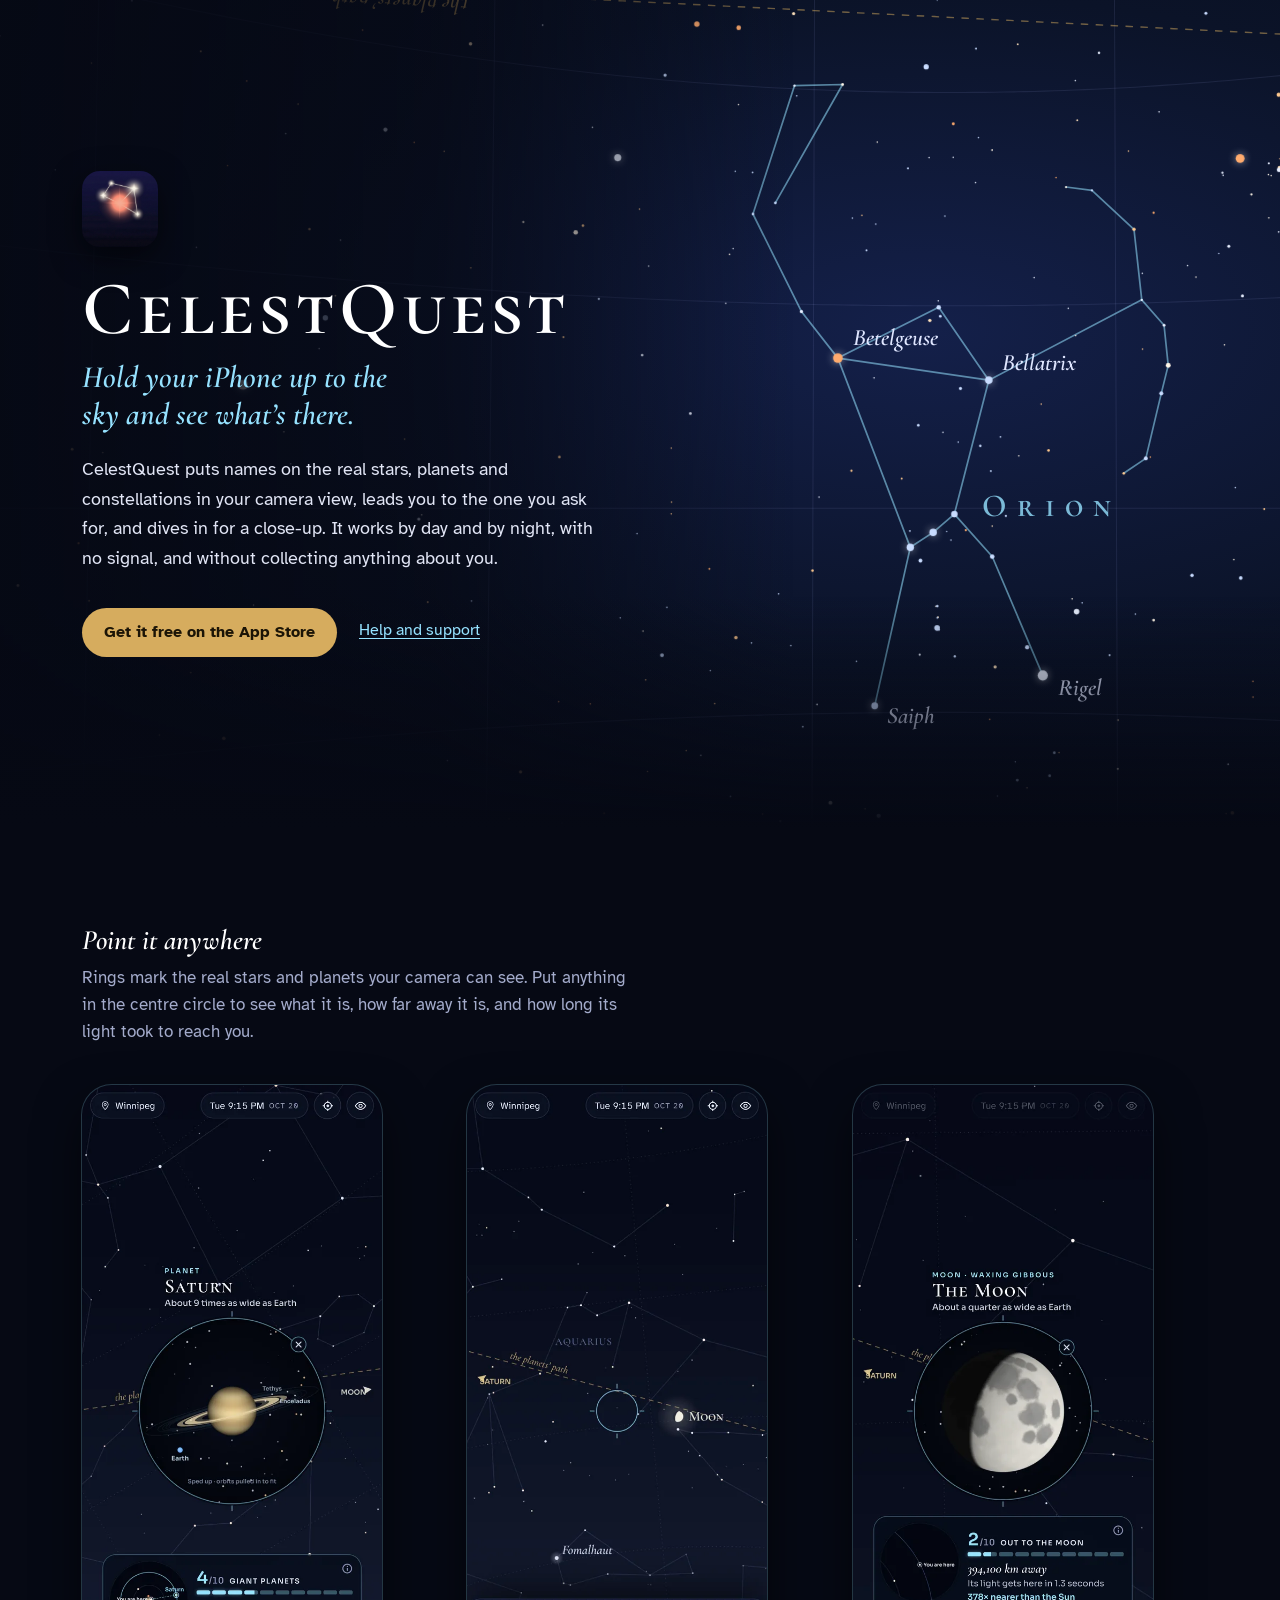
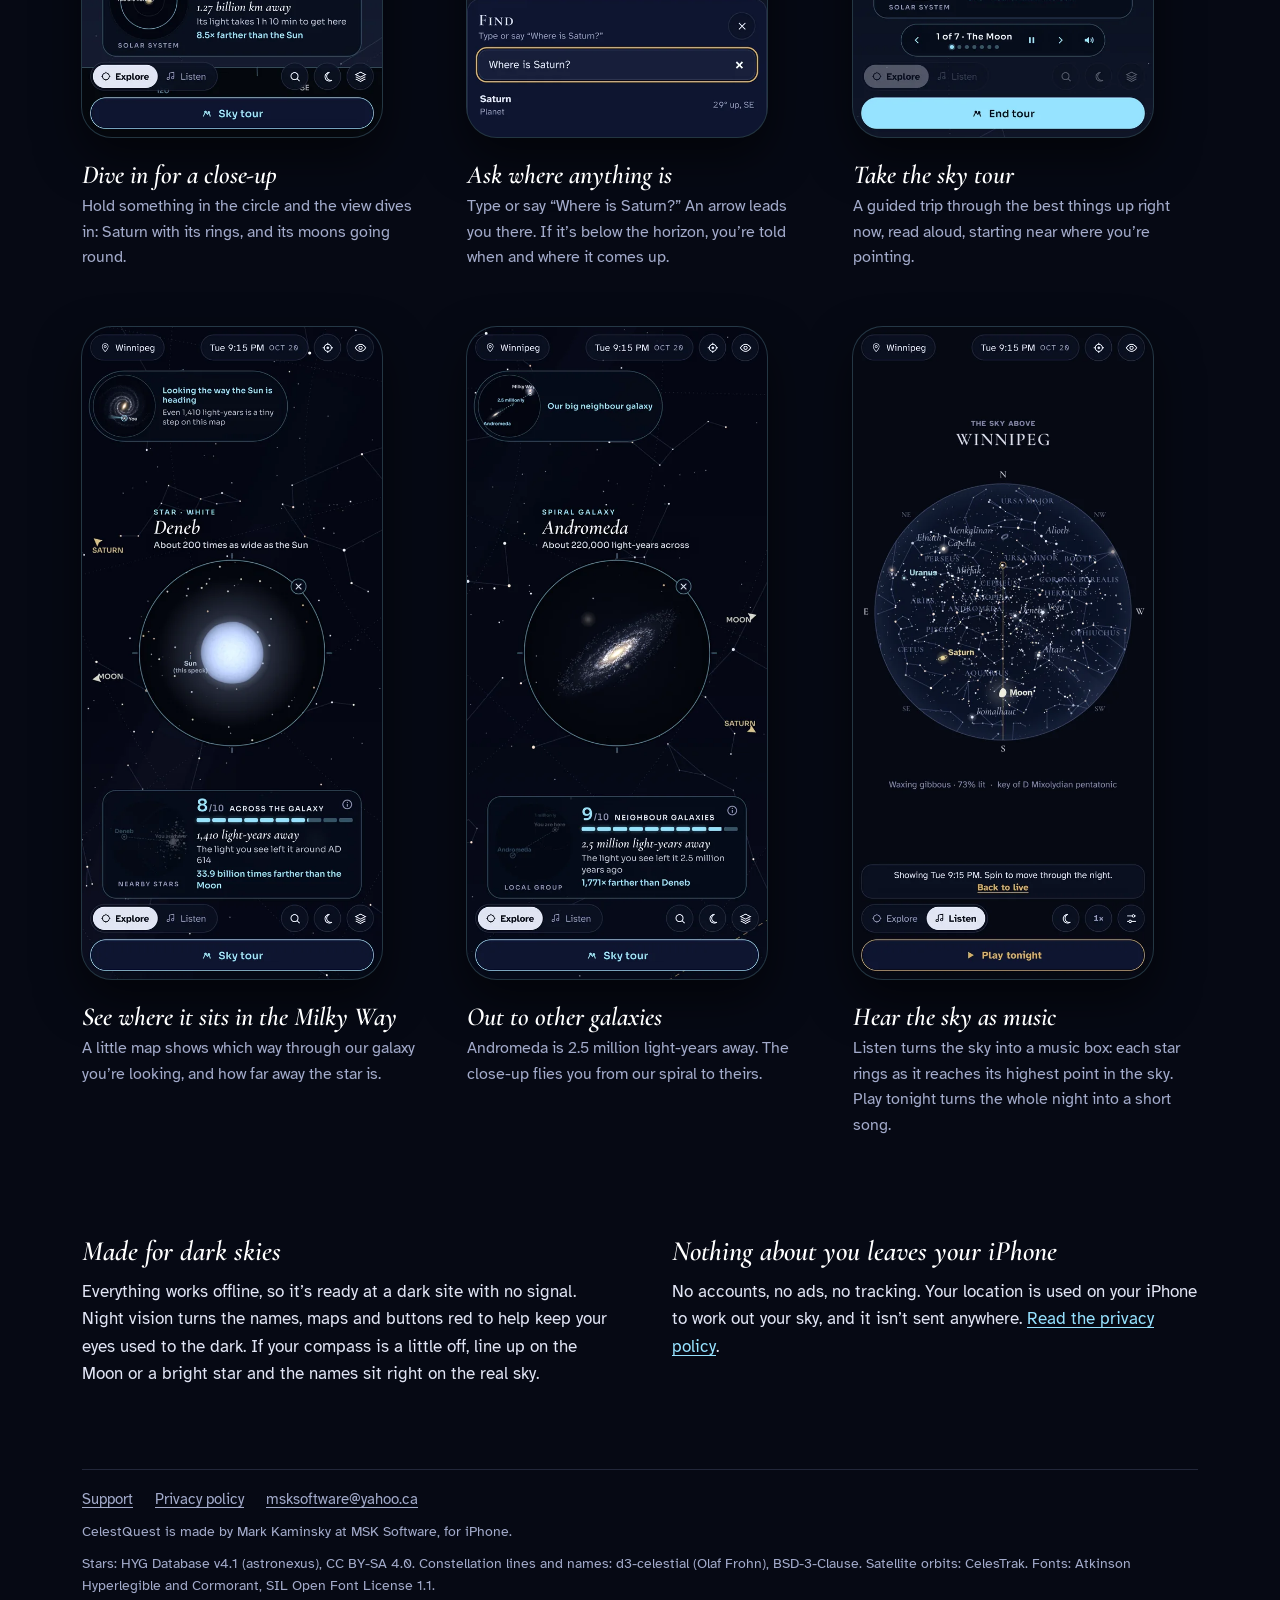
==== commit 2262c824: "CelestQuest page: App Store button and banner" ====
--- a/celestquest/index.html
+++ b/celestquest/index.html
@@ -13,6 +13,7 @@
 <meta name="twitter:card" content="summary_large_image">
 <link rel="icon" href="/celestquest/assets/favicon-64.png" sizes="64x64" type="image/png">
 <link rel="apple-touch-icon" href="/celestquest/assets/apple-touch-icon.png">
+<meta name="apple-itunes-app" content="app-id=6825029067">
 <link rel="preload" href="/celestquest/assets/cormorant-sc-latin-600-normal.woff2" as="font" type="font/woff2" crossorigin>
 <link rel="preload" href="/celestquest/assets/cormorant-garamond-latin-600-italic.woff2" as="font" type="font/woff2" crossorigin>
 <link rel="stylesheet" href="/celestquest/assets/site.css">
@@ -27,7 +28,7 @@
     <p class="tag">Hold your iPhone up to the sky and see what’s there.</p>
     <p class="lede">CelestQuest puts names on the real stars, planets and constellations in your camera view, leads you to the one you ask for, and dives in for a close-up. It works by day and by night, with no signal, and without collecting anything about you.</p>
     <div class="cta">
-      <p class="soon">Coming soon to the App Store</p>
+      <a class="button" href="https://apps.apple.com/app/id6825029067">Get it free on the App Store</a>
       <a href="/celestquest/support/">Help and support</a>
     </div>
   </div>
